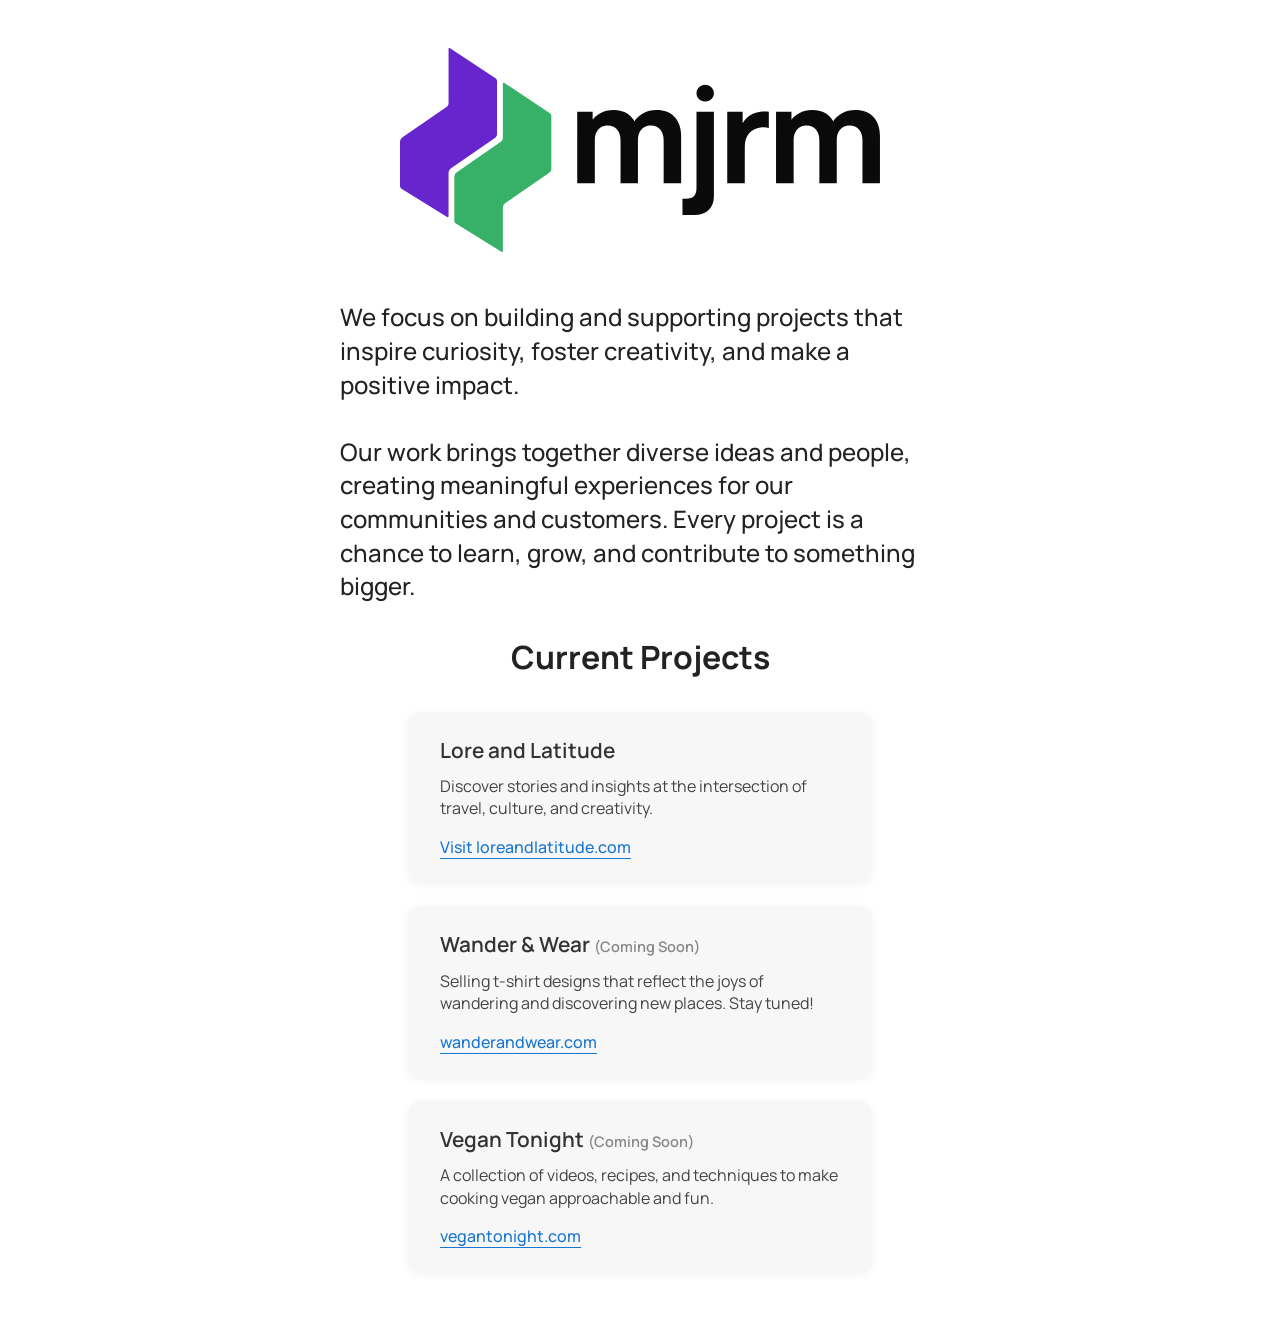
==== index.html @ 54112dc2 "updated logo and main page." ====
<!doctype html>
<html class="no-js" lang="">

<head>
  <meta charset="utf-8">
  <title>mjrm</title>
  <meta name="description" content="">
  <meta name="viewport" content="width=device-width, initial-scale=1">

  <meta property="og:title" content="">
  <meta property="og:type" content="">
  <meta property="og:url" content="">
  <meta property="og:image" content="">

  <link rel="manifest" href="site.webmanifest">
  <link rel="apple-touch-icon" href="/apple-touch-icon.png">
  <!-- Place favicon.ico in the root directory -->

  <link rel="stylesheet" href="css/normalize.css">
  <link rel="stylesheet" href="css/main.css">
  <link rel="preconnect" href="https://fonts.googleapis.com">
  <link rel="preconnect" href="https://fonts.googleapis.com">
  <link rel="preconnect" href="https://fonts.gstatic.com" crossorigin>
  <link href="https://fonts.googleapis.com/css2?family=Manrope:wght@400;500;600;700&display=swap" rel="stylesheet">
  <meta name="theme-color" content="#fafafa">
</head>

<body>

  <!-- Add your site or application content here -->
  
<div class="logo-container">
  <img src="/mjrm-logo.svg" alt="mjrm logo" style="width: 80%; display: block; margin: 0 auto;" />
</div>
  <p style="font-family: 'Manrope', sans-serif; font-weight: 500; font-size: 1.5em;">We focus on building and supporting projects that inspire curiosity, foster creativity, and make a positive impact.<br><br> Our work brings together diverse ideas and people, creating meaningful experiences for our communities and customers. Every project is a chance to learn, grow, and contribute to something bigger.</p>

  <!-- Current Projects Section -->
  <div class="projects-section">
    <h2>Current Projects</h2>
    <div class="projects-cards">
      <div class="project-card">
        <div class="project-card-header">Lore and Latitude</div>
        <div class="project-card-body">
          <p>Discover stories and insights at the intersection of travel, culture, and creativity.</p>
          <a class="project-card-link" href="https://loreandlatitude.com" target="_blank" rel="noopener">Visit loreandlatitude.com</a>
        </div>
      </div>
      <div class="project-card">
        <div class="project-card-header">Wander &amp; Wear <span style='font-size:0.7em; color:#888;'>(Coming Soon)</span></div>
        <div class="project-card-body">
          <p>Selling t-shirt designs that reflect the joys of wandering and discovering new places. Stay tuned!</p>
          <a class="project-card-link" href="https://wanderandwear.com" target="_blank" rel="noopener">wanderandwear.com</a>
        </div>
      </div>
      <div class="project-card">
        <div class="project-card-header">Vegan Tonight <span style='font-size:0.7em; color:#888;'>(Coming Soon)</span></div>
        <div class="project-card-body">
          <p>A collection of videos, recipes, and techniques to make cooking vegan approachable and fun.</p>
          <a class="project-card-link" href="https://vegantonight.com" target="_blank" rel="noopener">vegantonight.com</a>
        </div>
      </div>
      <!-- Add more project cards here as needed -->
    </div>
  </div>

		  
		  
		  
  
  <script src="js/vendor/modernizr-3.11.2.min.js"></script>
  <script src="js/plugins.js"></script>
  <script src="js/main.js"></script>
  
</body>

</html>
---- css/main.css ----
/*! HTML5 Boilerplate v8.0.0 | MIT License | https://html5boilerplate.com/ */

/* main.css 2.1.0 | MIT License | https://github.com/h5bp/main.css#readme */
/*
 * What follows is the result of much research on cross-browser styling.
 * Credit left inline and big thanks to Nicolas Gallagher, Jonathan Neal,
 * Kroc Camen, and the H5BP dev community and team.
 */

/* ==========================================================================
   Base styles: opinionated defaults
   ========================================================================== */

@import url('https://fonts.googleapis.com/css2?family=Heebo&family=Roboto&display=swap');

body {
  margin: 0 auto;
  max-width: 600px;
  min-height: 100%;
  padding: 1em;
  background: #ffffff;
  font-family: 'Manrope', sans-serif;
  font-weight: 400;
  color: #222;
}

html {
  color: #222;
  font-size: 1em;
  line-height: 1.4;
  background: #FFFFFF
}

/*
 * Remove text-shadow in selection highlight:
 * https://twitter.com/miketaylr/status/12228805301
 *
 * Vendor-prefixed and regular ::selection selectors cannot be combined:
 * https://stackoverflow.com/a/16982510/7133471
 *
 * Customize the background color to match your design.
 */

::-moz-selection {
  background: #b3d4fc;
  text-shadow: none;
}

::selection {
  background: #b3d4fc;
  text-shadow: none;
}

/*
 * A better looking default horizontal rule
 */

hr {
  display: block;
  height: 1px;
  border: 0;
  border-top: 1px solid #ccc;
  margin: 1em 0;
  padding: 0;
}

/*
 * Remove the gap between audio, canvas, iframes,
 * images, videos and the bottom of their containers:
 * https://github.com/h5bp/html5-boilerplate/issues/440
 */

audio,
canvas,
iframe,
img,
svg,
video {
  vertical-align: middle;
}

/*
 * Remove default fieldset styles.
 */

fieldset {
  border: 0;
  margin: 0;
  padding: 0;
}

/*
 * Allow only vertical resizing of textareas.
 */

textarea {
  resize: vertical;
}


/* ==========================================================================
   Author's custom styles
   ========================================================================== */

.logo-container {
  padding: 2em 0 1.5em 0;
  text-align: center;
}

@media (max-width: 600px) {
  .logo-container {
    padding: 1.2em 0 1em 0;
  }
}

.projects-section {
  margin: 2em 0;
  font-family: 'Manrope', sans-serif;
}

.projects-section h2 {
  font-size: 2em;
  margin-bottom: 1em;
  font-weight: 700;
  text-align: center;
  font-family: 'Manrope', sans-serif;
}

.projects-cards {
  display: flex;
  flex-direction: column;
  gap: 1.5em;
  align-items: center;
}

.project-card {
  background: #f7f7f7;
  border-radius: 12px;
  box-shadow: 0 2px 8px rgba(0,0,0,0.06);
  padding: 1.5em 2em;
  max-width: 400px;
  width: 100%;
  display: flex;
  flex-direction: column;
  align-items: flex-start;
  transition: box-shadow 0.2s;
}

.project-card:hover {
  box-shadow: 0 4px 16px rgba(0,0,0,0.10);
}

.project-card-header {
  font-size: 1.3em;
  font-weight: 600;
  margin-bottom: 0.5em;
  color: #333;
  font-family: 'Manrope', sans-serif;
}

.project-card-body p {
  margin: 0 0 1em 0;
  color: #444;
  font-size: 1em;
  font-family: 'Manrope', sans-serif;
  font-weight: 400;
}

.project-card-link {
  color: #1976d2;
  text-decoration: none;
  font-weight: 500;
  border-bottom: 1px solid #1976d2;
  transition: color 0.2s, border-color 0.2s;
  font-family: 'Manrope', sans-serif;
}

.project-card-link:hover {
  color: #0d47a1;
  border-bottom: 1px solid #0d47a1;
}

@media (max-width: 600px) {
  .projects-cards {
    flex-direction: column;
    gap: 1em;
  }
  .project-card {
    padding: 1em 1em;
    max-width: 95%;
  }
}

/* ==========================================================================
   Helper classes
   ========================================================================== */

/*
 * Hide visually and from screen readers
 */

.hidden,
[hidden] {
  display: none !important;
}

/*
 * Hide only visually, but have it available for screen readers:
 * https://snook.ca/archives/html_and_css/hiding-content-for-accessibility
 *
 * 1. For long content, line feeds are not interpreted as spaces and small width
 *    causes content to wrap 1 word per line:
 *    https://medium.com/@jessebeach/beware-smushed-off-screen-accessible-text-5952a4c2cbfe
 */

.sr-only {
  border: 0;
  clip: rect(0, 0, 0, 0);
  height: 1px;
  margin: -1px;
  overflow: hidden;
  padding: 0;
  position: absolute;
  white-space: nowrap;
  width: 1px;
  /* 1 */
}

/*
 * Extends the .sr-only class to allow the element
 * to be focusable when navigated to via the keyboard:
 * https://www.drupal.org/node/897638
 */

.sr-only.focusable:active,
.sr-only.focusable:focus {
  clip: auto;
  height: auto;
  margin: 0;
  overflow: visible;
  position: static;
  white-space: inherit;
  width: auto;
}

/*
 * Hide visually and from screen readers, but maintain layout
 */

.invisible {
  visibility: hidden;
}

/*
 * Clearfix: contain floats
 *
 * For modern browsers
 * 1. The space content is one way to avoid an Opera bug when the
 *    `contenteditable` attribute is included anywhere else in the document.
 *    Otherwise it causes space to appear at the top and bottom of elements
 *    that receive the `clearfix` class.
 * 2. The use of `table` rather than `block` is only necessary if using
 *    `:before` to contain the top-margins of child elements.
 */

.clearfix::before,
.clearfix::after {
  content: " ";
  display: table;
}

.clearfix::after {
  clear: both;
}

.h1 {
	font-family: 'Heebo', sans-serif;
	font-size: 3em;
}

/* ==========================================================================
   EXAMPLE Media Queries for Responsive Design.
   These examples override the primary ('mobile first') styles.
   Modify as content requires.
   ========================================================================== */

@media only screen and (min-width: 35em) {
  /* Style adjustments for viewports that meet the condition */
}

@media print,
  (-webkit-min-device-pixel-ratio: 1.25),
  (min-resolution: 1.25dppx),
  (min-resolution: 120dpi) {
  /* Style adjustments for high resolution devices */
}

/* ==========================================================================
   Print styles.
   Inlined to avoid the additional HTTP request:
   https://www.phpied.com/delay-loading-your-print-css/
   ========================================================================== */

@media print {
  *,
  *::before,
  *::after {
    background: #fff !important;
    color: #000 !important;
    /* Black prints faster */
    box-shadow: none !important;
    text-shadow: none !important;
  }

  a,
  a:visited {
    text-decoration: underline;
  }

  a[href]::after {
    content: " (" attr(href) ")";
  }

  abbr[title]::after {
    content: " (" attr(title) ")";
  }

  /*
   * Don't show links that are fragment identifiers,
   * or use the `javascript:` pseudo protocol
   */
  a[href^="#"]::after,
  a[href^="javascript:"]::after {
    content: "";
  }

  pre {
    white-space: pre-wrap !important;
  }

  pre,
  blockquote {
    border: 1px solid #999;
    page-break-inside: avoid;
  }

  /*
   * Printing Tables:
   * https://web.archive.org/web/20180815150934/http://css-discuss.incutio.com/wiki/Printing_Tables
   */
  thead {
    display: table-header-group;
  }

  
  tr,
  img {
    page-break-inside: avoid;
  }

  p,
  h2,
  h3 {
    orphans: 3;
    widows: 3;
  }

  h2,
  h3 {
    page-break-after: avoid;
  }
}
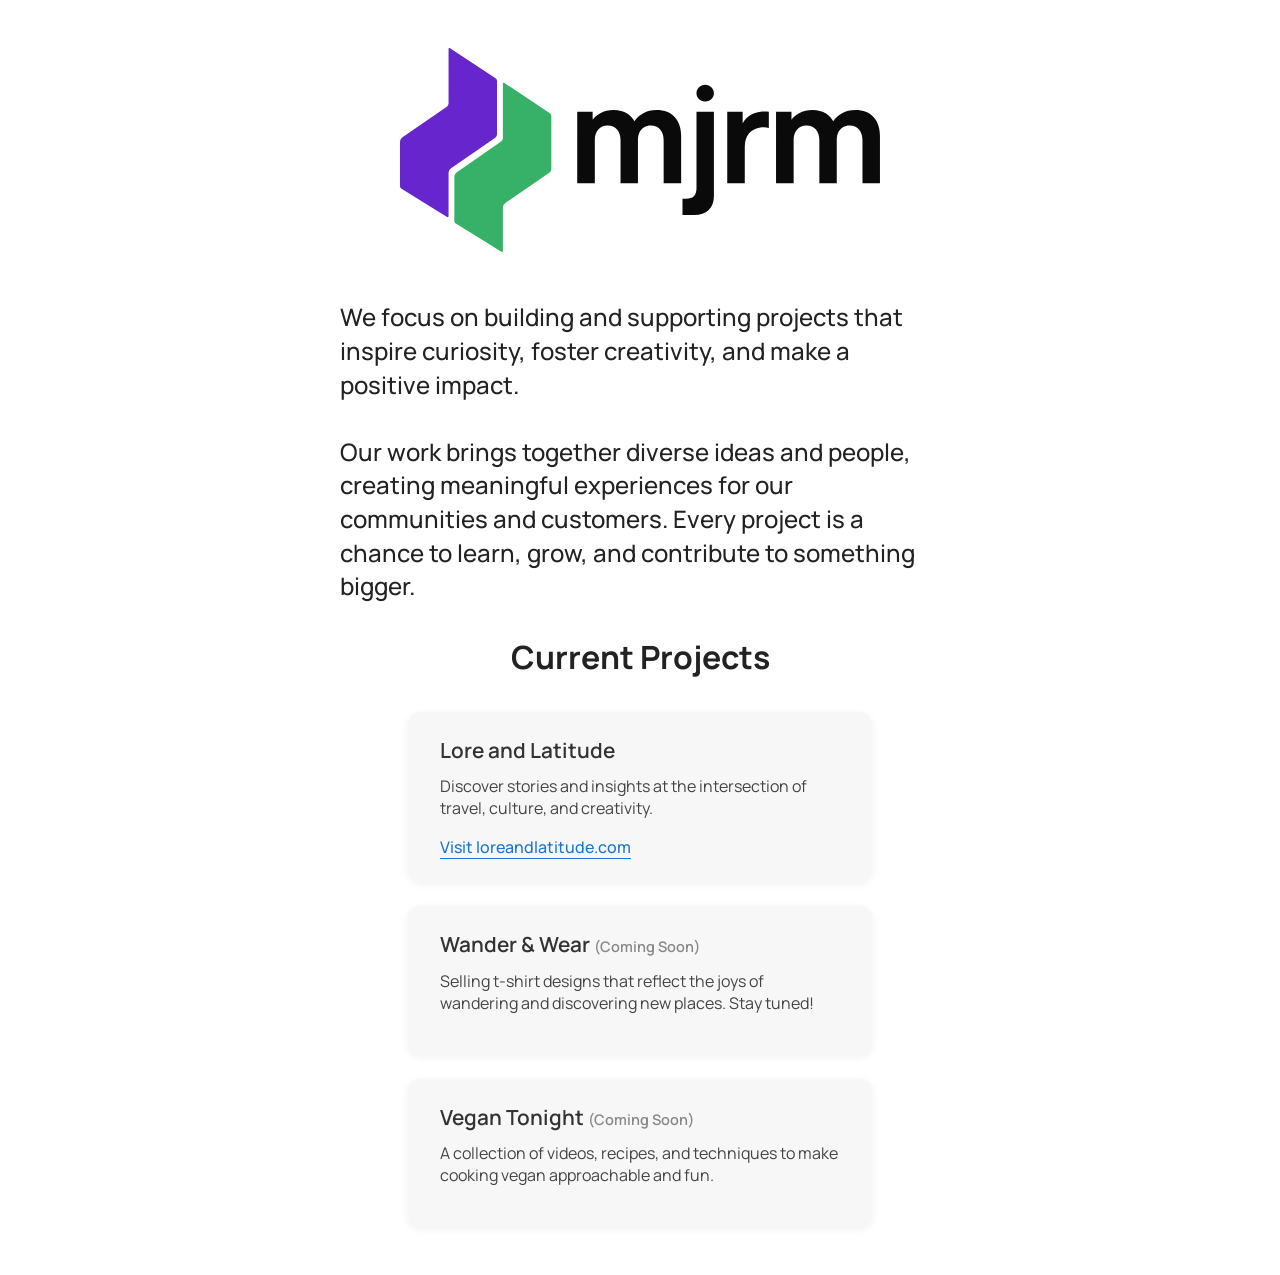
==== commit 7c635a1e: "initial staging - removed links to unreleased projects" ====
--- a/index.html
+++ b/index.html
@@ -49,14 +49,14 @@
         <div class="project-card-header">Wander &amp; Wear <span style='font-size:0.7em; color:#888;'>(Coming Soon)</span></div>
         <div class="project-card-body">
           <p>Selling t-shirt designs that reflect the joys of wandering and discovering new places. Stay tuned!</p>
-          <a class="project-card-link" href="https://wanderandwear.com" target="_blank" rel="noopener">wanderandwear.com</a>
+          <!-- <a class="project-card-link" href="https://wanderandwear.com" target="_blank" rel="noopener">wanderandwear.com</a> -->
         </div>
       </div>
       <div class="project-card">
         <div class="project-card-header">Vegan Tonight <span style='font-size:0.7em; color:#888;'>(Coming Soon)</span></div>
         <div class="project-card-body">
           <p>A collection of videos, recipes, and techniques to make cooking vegan approachable and fun.</p>
-          <a class="project-card-link" href="https://vegantonight.com" target="_blank" rel="noopener">vegantonight.com</a>
+          <!-- <a class="project-card-link" href="https://vegantonight.com" target="_blank" rel="noopener">vegantonight.com</a> -->
         </div>
       </div>
       <!-- Add more project cards here as needed -->
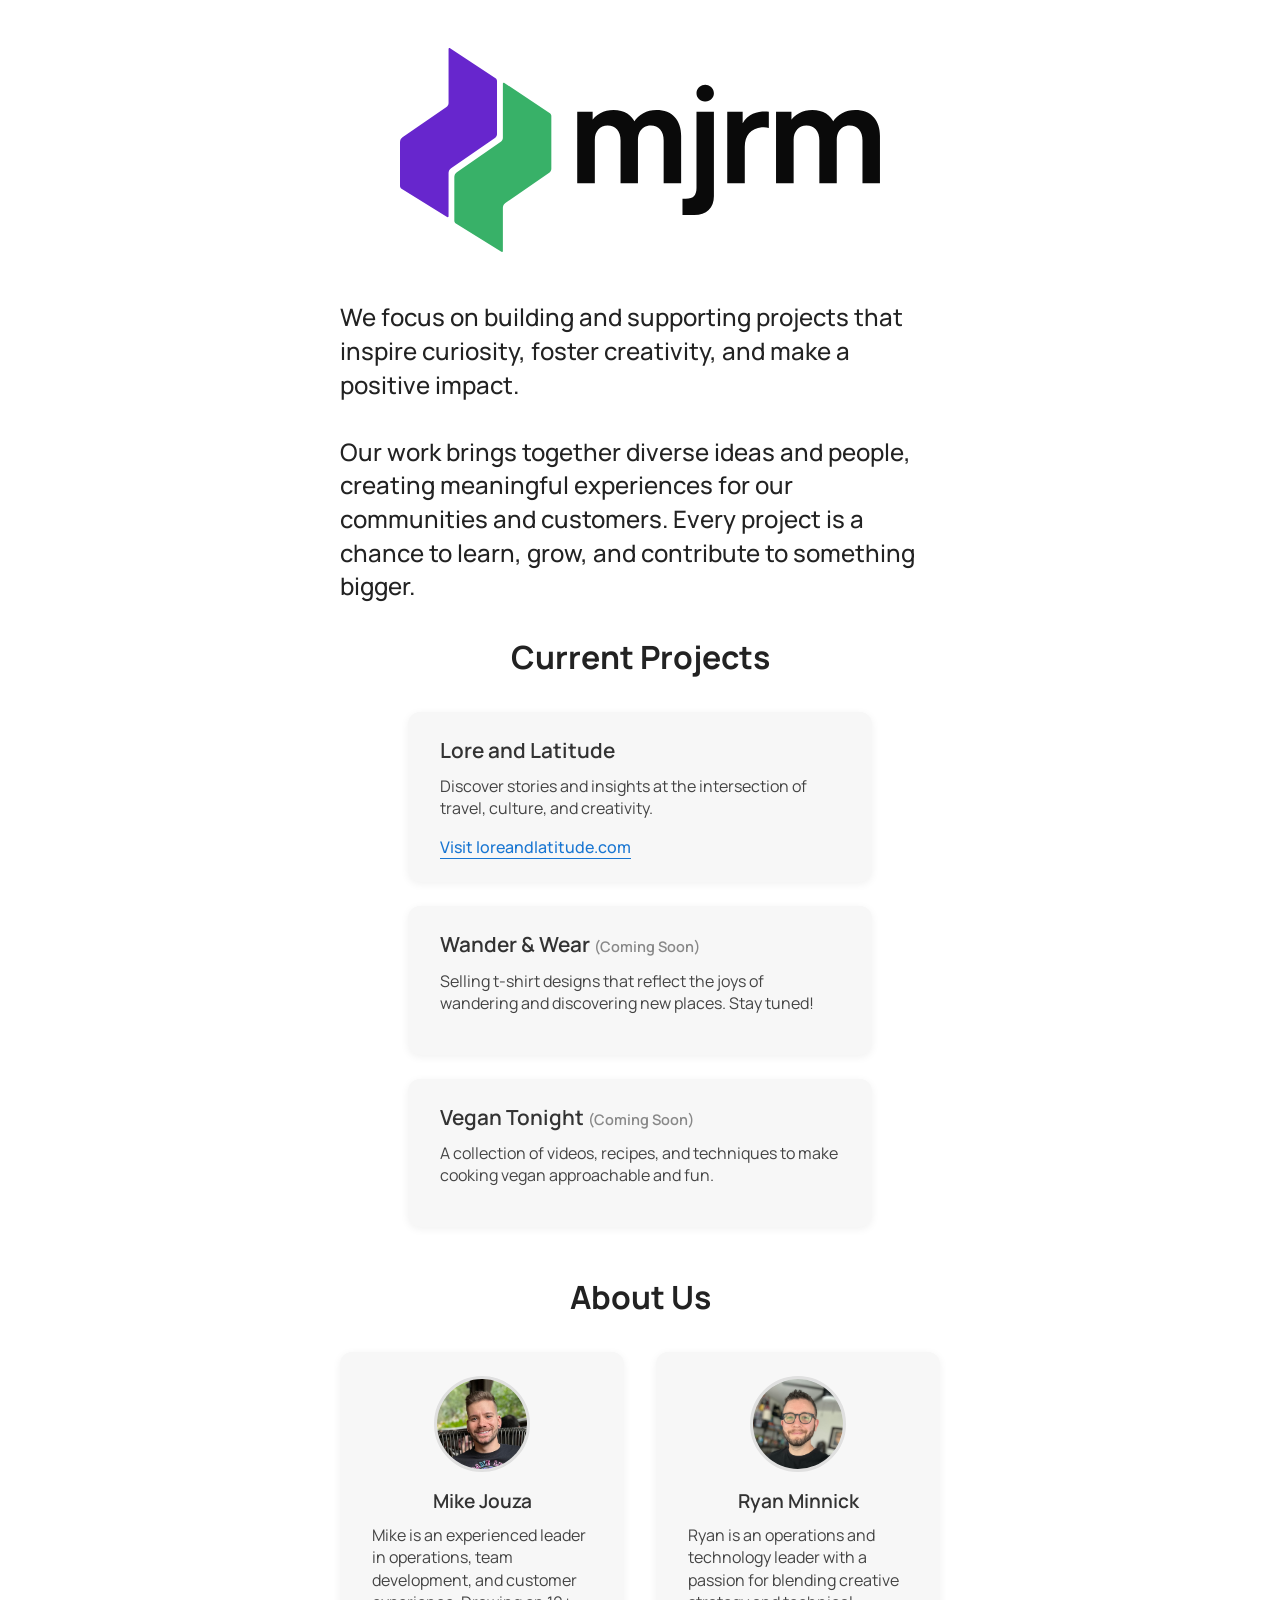
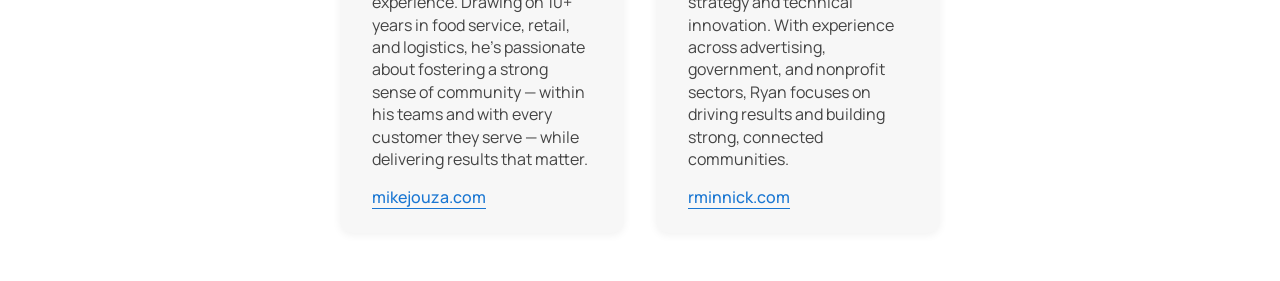
==== commit 12184090: "added bios" ====
--- a/index.html
+++ b/index.html
@@ -63,9 +63,29 @@
     </div>
   </div>
 
-		  
-		  
-		  
+  <!-- About Us Section -->
+  <div class="about-section">
+    <h2>About Us</h2>
+    <div class="about-cards">
+      <div class="about-card">
+        <img class="about-card-photo" src="/img/mike-sq.jpeg" alt="Mike Jouza profile photo" />
+        <div class="about-card-header">Mike Jouza</div>
+        <div class="about-card-body">
+          <p class="about-card-bio">Mike is an experienced leader in operations, team development, and customer experience. Drawing on 10+ years in food service, retail, and logistics, he’s passionate about fostering a strong sense of community — within his teams and with every customer they serve — while delivering results that matter.</p>
+          <a class="about-card-link" href="https://mikejouza.com" target="_blank" rel="noopener">mikejouza.com</a>
+        </div>
+      </div>
+      <div class="about-card">
+        <img class="about-card-photo" src="/img/ryan-sq.jpeg" alt="Ryan Minnick profile photo" />
+        <div class="about-card-header">Ryan Minnick</div>
+        <div class="about-card-body">
+          <p class="about-card-bio">Ryan is an operations and technology leader with a passion for blending creative strategy and technical innovation. With experience across advertising, government, and nonprofit sectors, Ryan focuses on driving results and building strong, connected communities.</p>
+          <a class="about-card-link" href="https://rminnick.com" target="_blank" rel="noopener">rminnick.com</a>
+        </div>
+      </div>
+    </div>
+  </div>
+
   
   <script src="js/vendor/modernizr-3.11.2.min.js"></script>
   <script src="js/plugins.js"></script>
--- a/css/main.css
+++ b/css/main.css
@@ -101,6 +101,97 @@
 /* ==========================================================================
    Author's custom styles
    ========================================================================== */
+
+.about-section {
+  margin: 3em 0 2em 0;
+  font-family: 'Manrope', sans-serif;
+}
+
+.about-section h2 {
+  font-size: 2em;
+  margin-bottom: 1em;
+  font-weight: 700;
+  text-align: center;
+}
+
+.about-cards {
+  display: flex;
+  flex-direction: row;
+  gap: 2em;
+  justify-content: center;
+  align-items: stretch;
+}
+
+.about-card {
+  background: #f7f7f7;
+  border-radius: 12px;
+  box-shadow: 0 2px 8px rgba(0,0,0,0.06);
+  padding: 1.5em 2em;
+  max-width: 320px;
+  width: 100%;
+  display: flex;
+  flex-direction: column;
+  align-items: center;
+  transition: box-shadow 0.2s;
+}
+
+.about-card-photo {
+  width: 90px;
+  height: 90px;
+  object-fit: cover;
+  border-radius: 50%;
+  border: 3px solid #e0e0e0;
+  margin-bottom: 1em;
+  background: #fafafa;
+  display: block;
+}
+
+
+.about-card:hover {
+  box-shadow: 0 4px 16px rgba(0,0,0,0.10);
+}
+
+.about-card-header {
+  font-size: 1.2em;
+  font-weight: 600;
+  margin-bottom: 0.5em;
+  color: #333;
+  font-family: 'Manrope', sans-serif;
+}
+
+.about-card-bio {
+  color: #444;
+  font-size: 1em;
+  margin: 0 0 1em 0;
+  font-family: 'Manrope', sans-serif;
+  font-weight: 400;
+}
+
+.about-card-link {
+  color: #1976d2;
+  text-decoration: none;
+  font-weight: 500;
+  border-bottom: 1px solid #1976d2;
+  transition: color 0.2s, border-color 0.2s;
+  font-family: 'Manrope', sans-serif;
+}
+
+.about-card-link:hover {
+  color: #0d47a1;
+  border-bottom: 1px solid #0d47a1;
+}
+
+@media (max-width: 900px) {
+  .about-cards {
+    flex-direction: column;
+    gap: 1.5em;
+    align-items: center;
+  }
+  .about-card {
+    max-width: 95%;
+    padding: 1em 1em;
+  }
+}
 
 .logo-container {
   padding: 2em 0 1.5em 0;
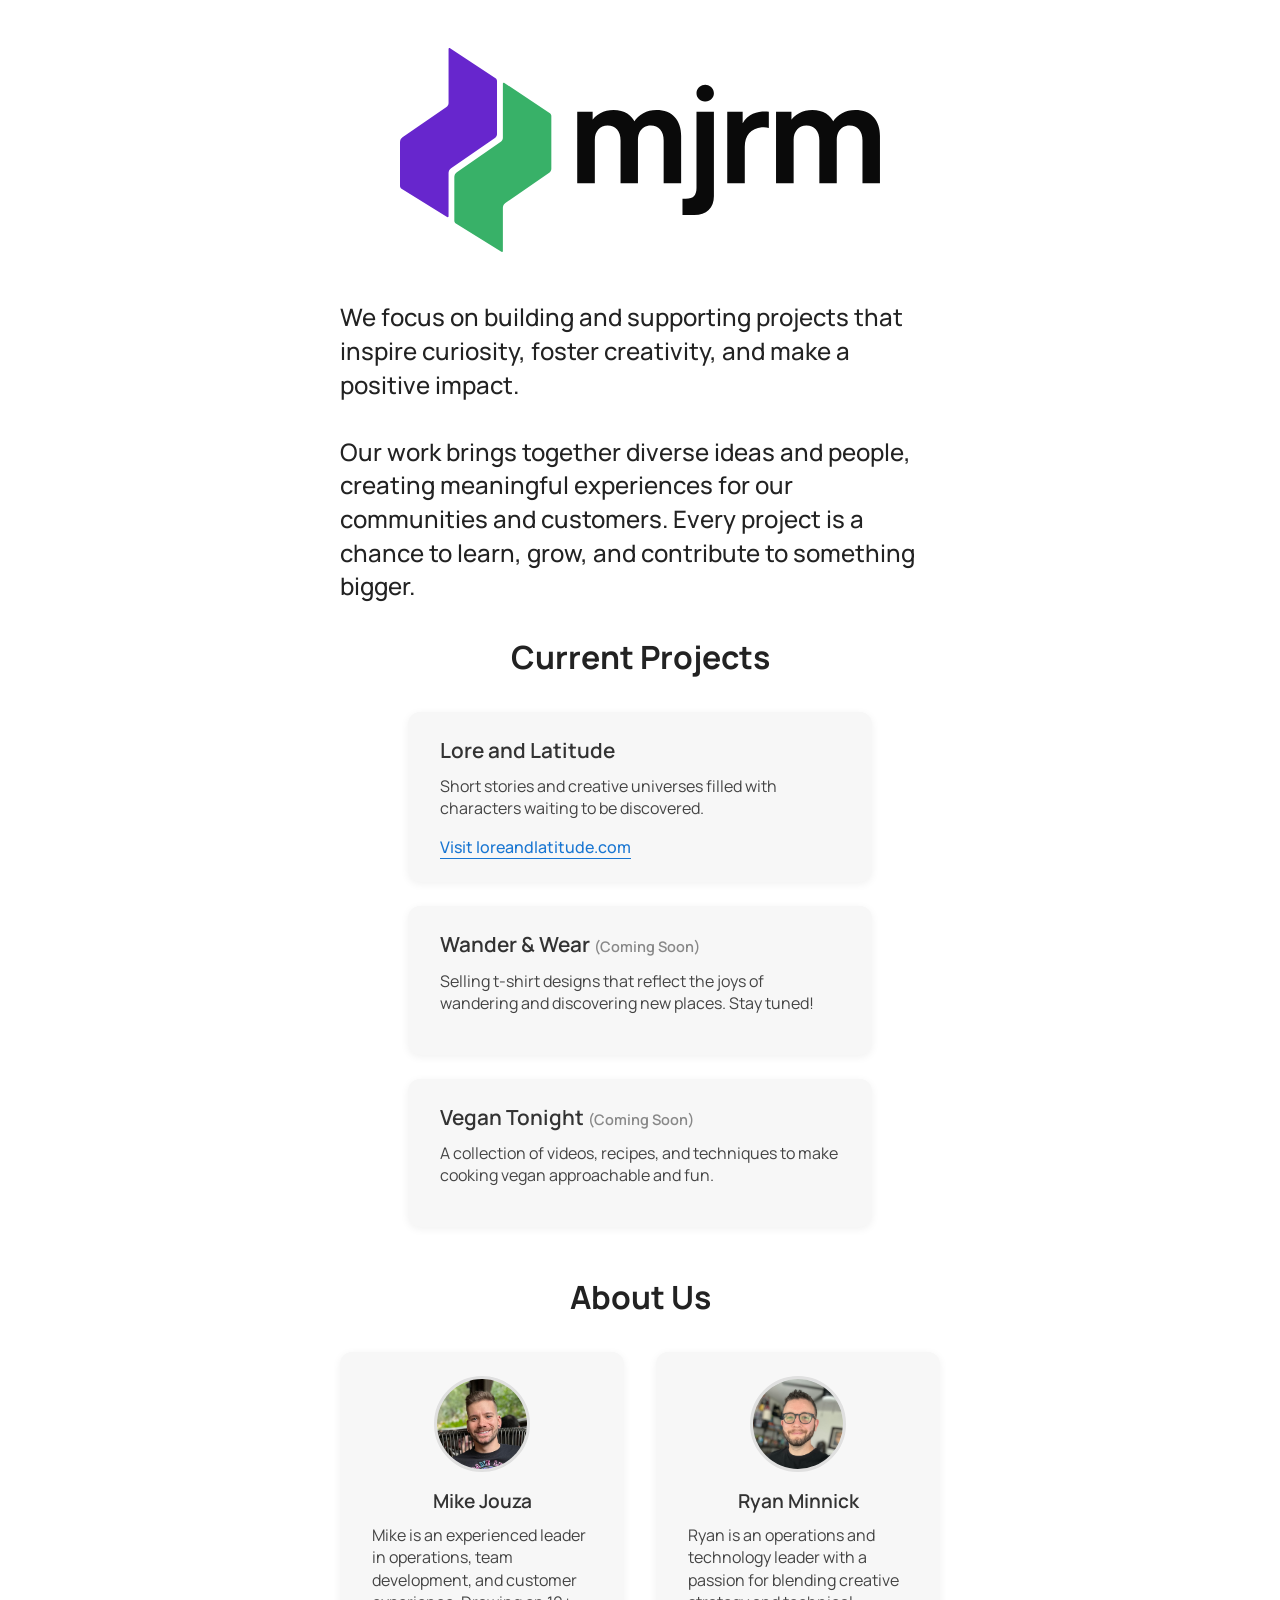
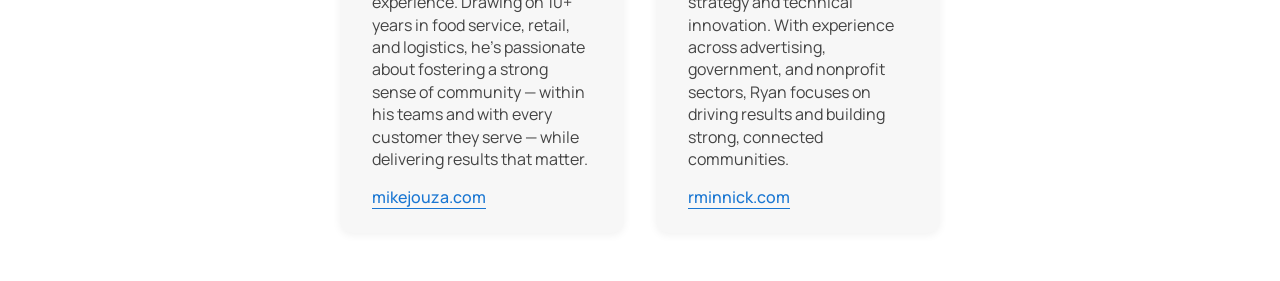
==== commit 195c14f3: "update home" ====
--- a/index.html
+++ b/index.html
@@ -12,9 +12,23 @@
   <meta property="og:url" content="">
   <meta property="og:image" content="">
 
-  <link rel="manifest" href="site.webmanifest">
-  <link rel="apple-touch-icon" href="/apple-touch-icon.png">
-  <!-- Place favicon.ico in the root directory -->
+  <link rel="apple-touch-icon" sizes="57x57" href="/apple-icon-57x57.png">
+  <link rel="apple-touch-icon" sizes="60x60" href="/apple-icon-60x60.png">
+  <link rel="apple-touch-icon" sizes="72x72" href="/apple-icon-72x72.png">
+  <link rel="apple-touch-icon" sizes="76x76" href="/apple-icon-76x76.png">
+  <link rel="apple-touch-icon" sizes="114x114" href="/apple-icon-114x114.png">
+  <link rel="apple-touch-icon" sizes="120x120" href="/apple-icon-120x120.png">
+  <link rel="apple-touch-icon" sizes="144x144" href="/apple-icon-144x144.png">
+  <link rel="apple-touch-icon" sizes="152x152" href="/apple-icon-152x152.png">
+  <link rel="apple-touch-icon" sizes="180x180" href="/apple-icon-180x180.png">
+  <link rel="icon" type="image/png" sizes="192x192"  href="/android-icon-192x192.png">
+  <link rel="icon" type="image/png" sizes="32x32" href="/favicon-32x32.png">
+  <link rel="icon" type="image/png" sizes="96x96" href="/favicon-96x96.png">
+  <link rel="icon" type="image/png" sizes="16x16" href="/favicon-16x16.png">
+  <link rel="manifest" href="/manifest.json">
+  <meta name="msapplication-TileColor" content="#ffffff">
+  <meta name="msapplication-TileImage" content="/ms-icon-144x144.png">
+  <meta name="theme-color" content="#ffffff">
 
   <link rel="stylesheet" href="css/normalize.css">
   <link rel="stylesheet" href="css/main.css">
@@ -41,7 +55,7 @@
       <div class="project-card">
         <div class="project-card-header">Lore and Latitude</div>
         <div class="project-card-body">
-          <p>Discover stories and insights at the intersection of travel, culture, and creativity.</p>
+          <p>Short stories and creative universes filled with characters waiting to be discovered.</p>
           <a class="project-card-link" href="https://loreandlatitude.com" target="_blank" rel="noopener">Visit loreandlatitude.com</a>
         </div>
       </div>
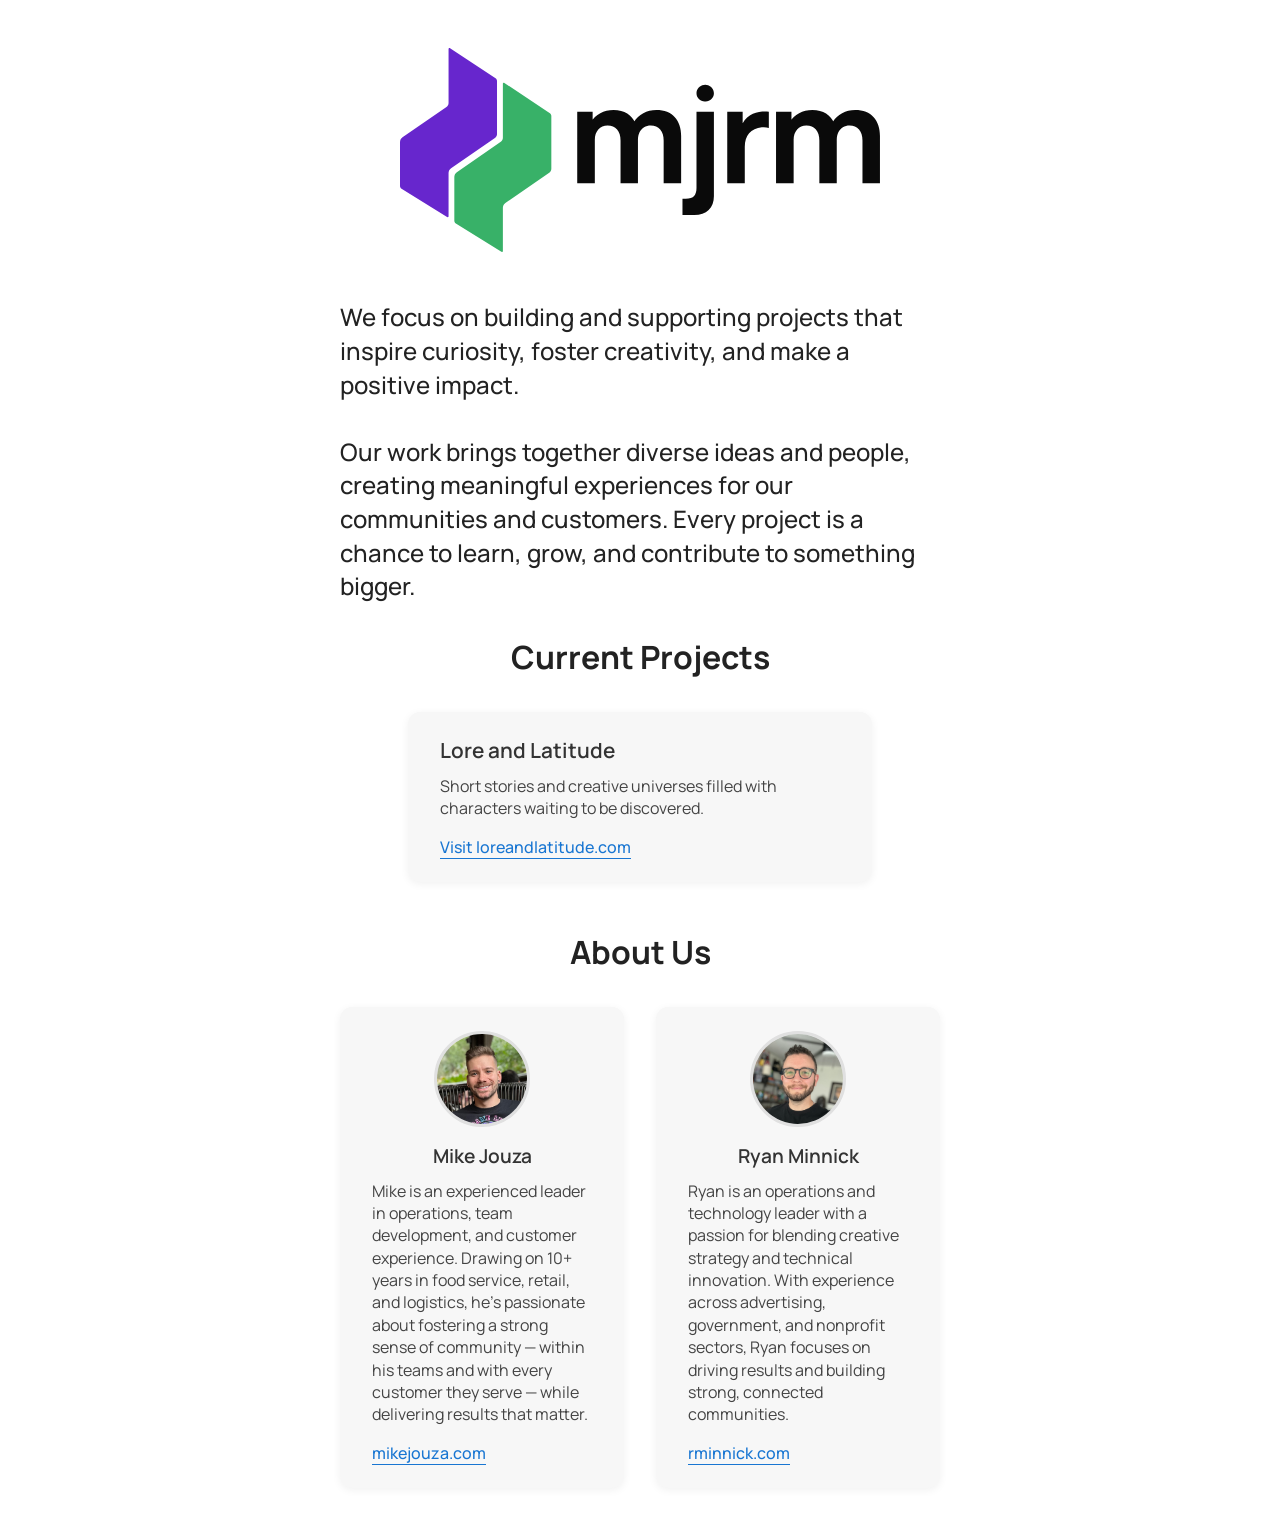
==== commit 20eb1917: "updated current projects" ====
--- a/index.html
+++ b/index.html
@@ -59,20 +59,6 @@
           <a class="project-card-link" href="https://loreandlatitude.com" target="_blank" rel="noopener">Visit loreandlatitude.com</a>
         </div>
       </div>
-      <div class="project-card">
-        <div class="project-card-header">Wander &amp; Wear <span style='font-size:0.7em; color:#888;'>(Coming Soon)</span></div>
-        <div class="project-card-body">
-          <p>Selling t-shirt designs that reflect the joys of wandering and discovering new places. Stay tuned!</p>
-          <!-- <a class="project-card-link" href="https://wanderandwear.com" target="_blank" rel="noopener">wanderandwear.com</a> -->
-        </div>
-      </div>
-      <div class="project-card">
-        <div class="project-card-header">Vegan Tonight <span style='font-size:0.7em; color:#888;'>(Coming Soon)</span></div>
-        <div class="project-card-body">
-          <p>A collection of videos, recipes, and techniques to make cooking vegan approachable and fun.</p>
-          <!-- <a class="project-card-link" href="https://vegantonight.com" target="_blank" rel="noopener">vegantonight.com</a> -->
-        </div>
-      </div>
       <!-- Add more project cards here as needed -->
     </div>
   </div>
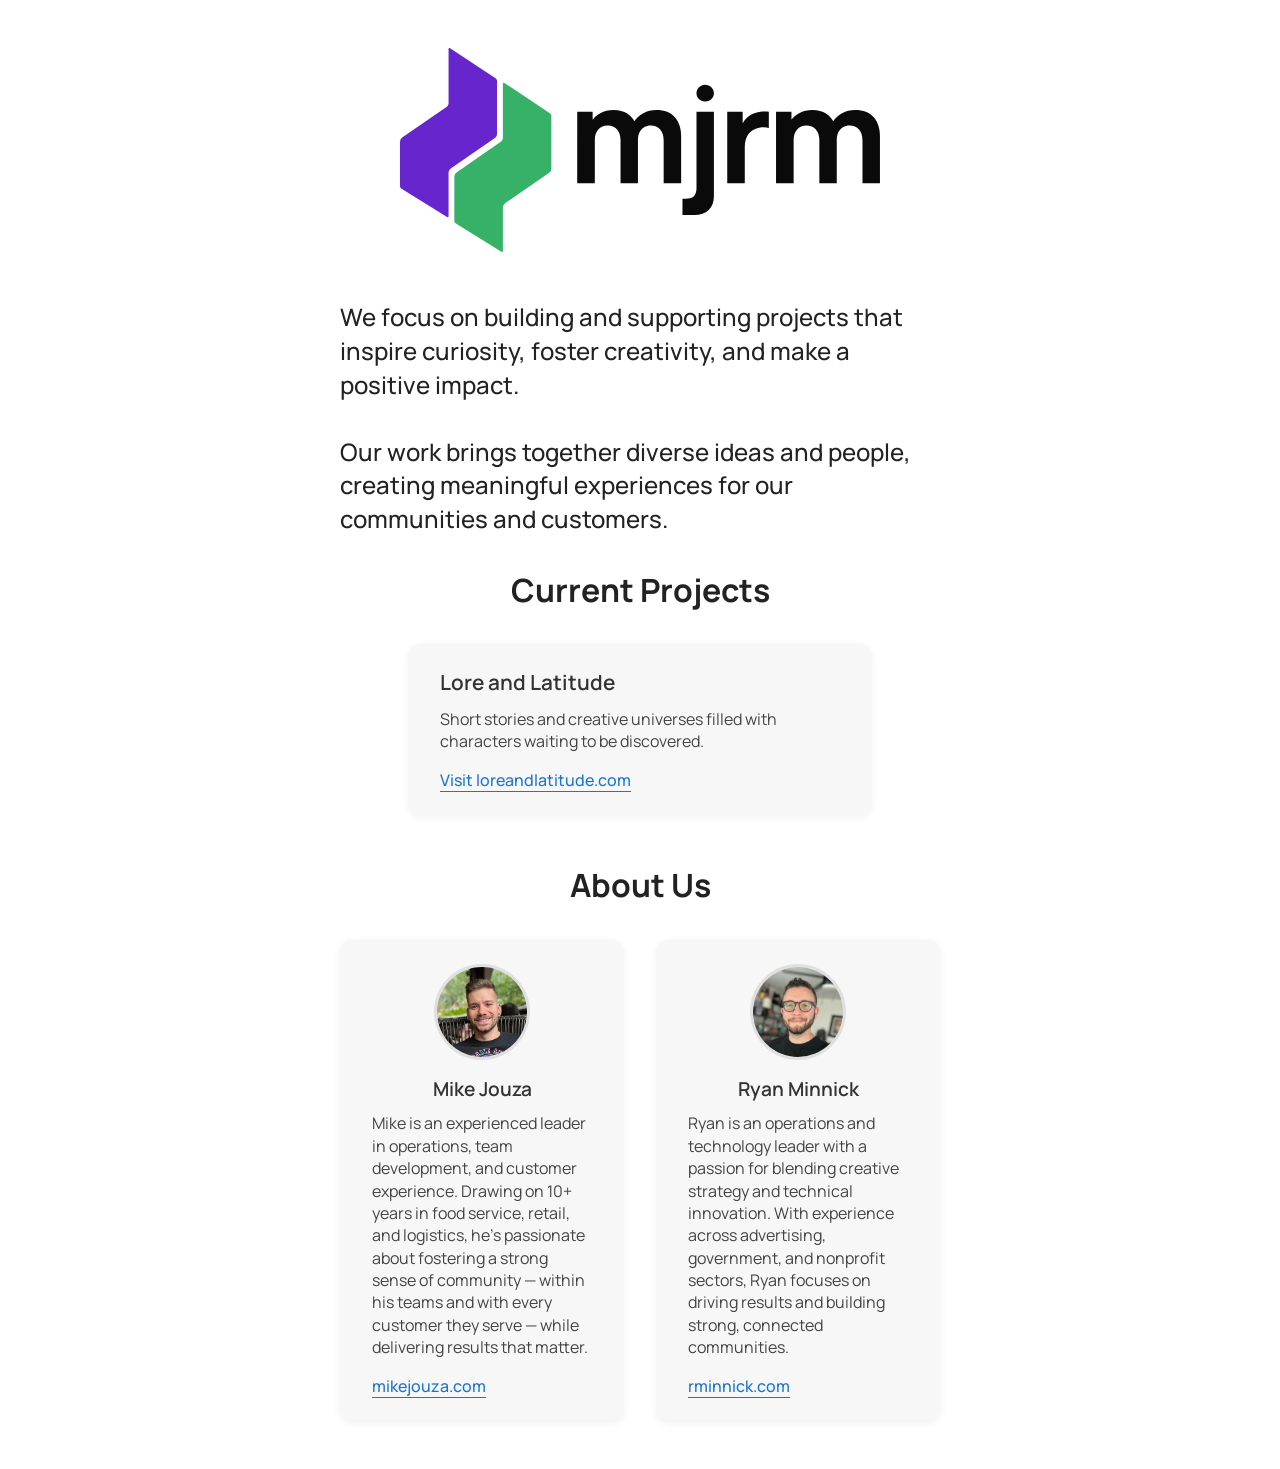
==== commit d67e97ed: "edited homepage" ====
--- a/index.html
+++ b/index.html
@@ -46,7 +46,7 @@
 <div class="logo-container">
   <img src="/mjrm-logo.svg" alt="mjrm logo" style="width: 80%; display: block; margin: 0 auto;" />
 </div>
-  <p style="font-family: 'Manrope', sans-serif; font-weight: 500; font-size: 1.5em;">We focus on building and supporting projects that inspire curiosity, foster creativity, and make a positive impact.<br><br> Our work brings together diverse ideas and people, creating meaningful experiences for our communities and customers. Every project is a chance to learn, grow, and contribute to something bigger.</p>
+  <p style="font-family: 'Manrope', sans-serif; font-weight: 500; font-size: 1.5em;">We focus on building and supporting projects that inspire curiosity, foster creativity, and make a positive impact.<br><br> Our work brings together diverse ideas and people, creating meaningful experiences for our communities and customers.</p>
 
   <!-- Current Projects Section -->
   <div class="projects-section">
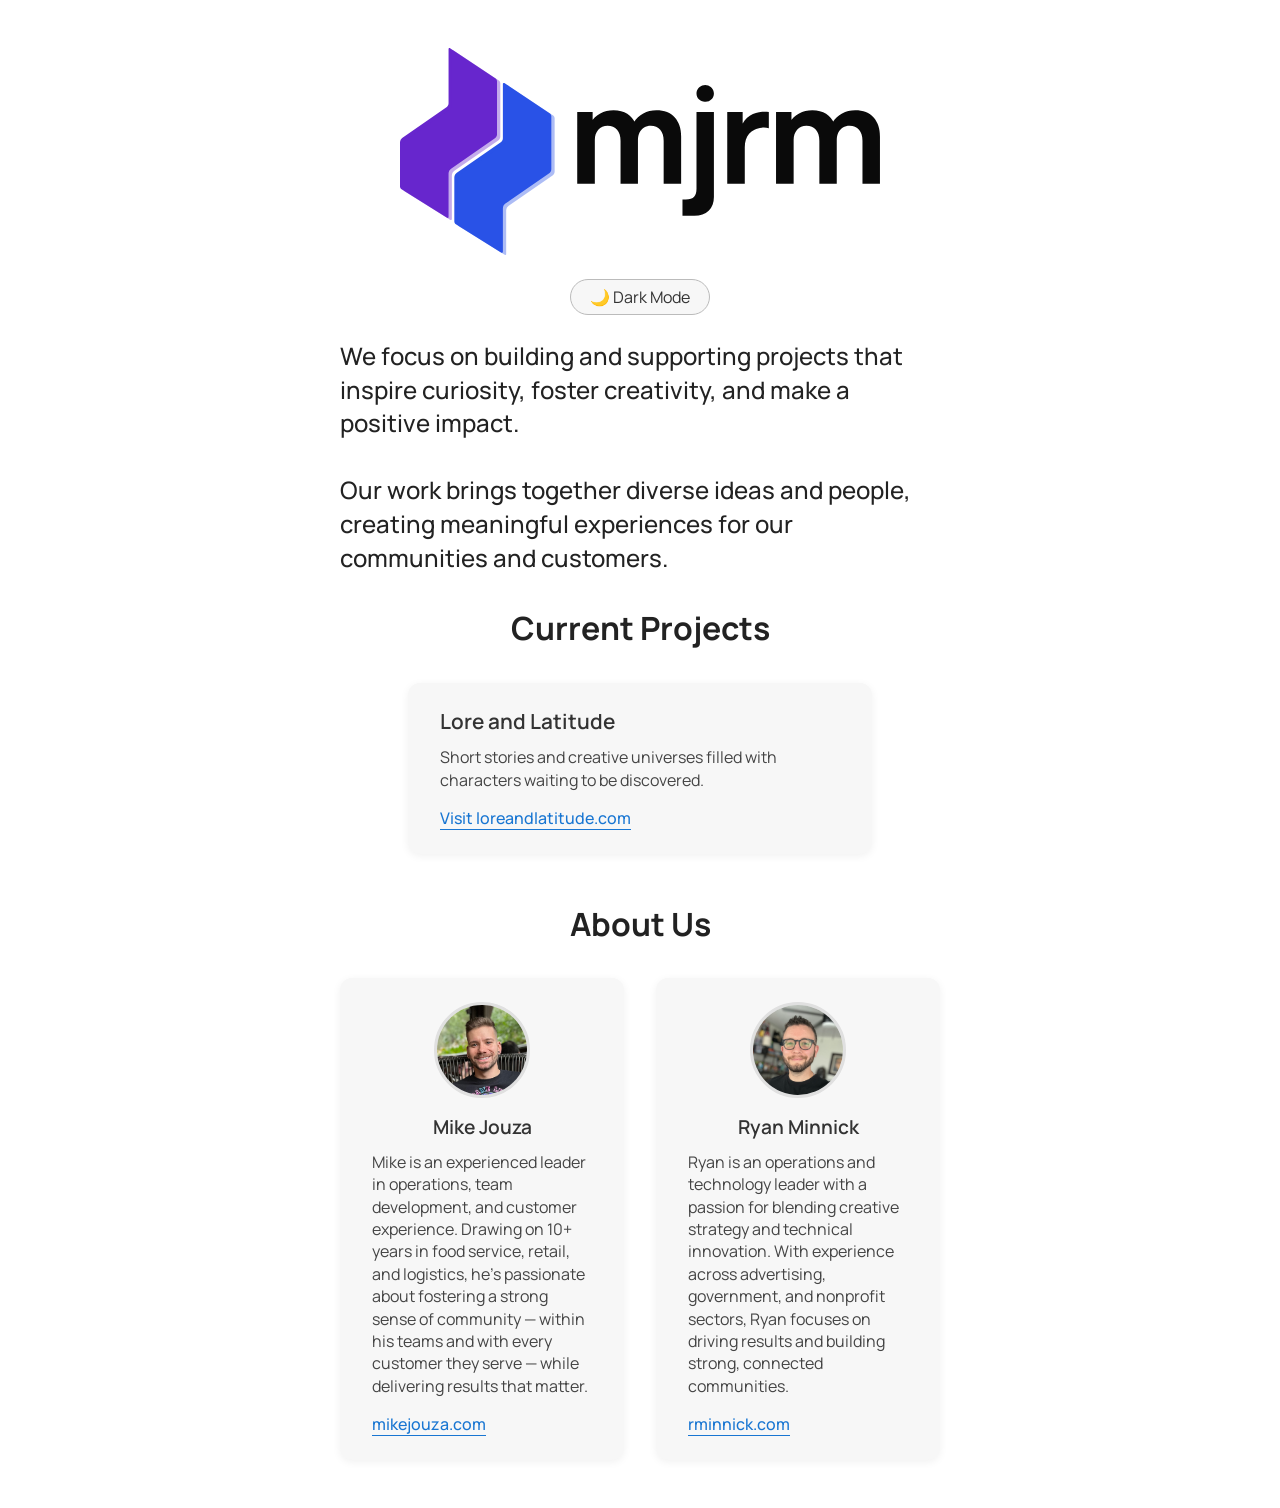
==== commit 06842961: "feat: implement dark mode toggle with animated transitions and persistent storage" ====
--- a/index.html
+++ b/index.html
@@ -45,6 +45,9 @@
   
 <div class="logo-container">
   <img src="/mjrm-logo.svg" alt="mjrm logo" style="width: 80%; display: block; margin: 0 auto;" />
+</div>
+<div style="text-align:center; margin-bottom:1.5em;">
+  <button id="darkModeToggle" style="padding:0.5em 1.2em; font-size:1em; border-radius:20px; border:1px solid #bbb; background:#f7f7f7; color:#333; cursor:pointer; transition:background 0.2s, color 0.2s;"><span class="toggle-emoji">🌙</span> Dark Mode</button>
 </div>
   <p style="font-family: 'Manrope', sans-serif; font-weight: 500; font-size: 1.5em;">We focus on building and supporting projects that inspire curiosity, foster creativity, and make a positive impact.<br><br> Our work brings together diverse ideas and people, creating meaningful experiences for our communities and customers.</p>
 
--- a/css/main.css
+++ b/css/main.css
@@ -22,7 +22,84 @@
   font-family: 'Manrope', sans-serif;
   font-weight: 400;
   color: #222;
-}
+  transition: background 0.5s cubic-bezier(.7,0,.3,1), color 0.5s cubic-bezier(.7,0,.3,1);
+}
+
+#darkModeToggle {
+  position: relative;
+  overflow: hidden;
+  transition: background 0.3s, color 0.3s, transform 0.15s;
+}
+
+#darkModeToggle .toggle-emoji {
+  display: inline-block;
+  transition: transform 0.5s cubic-bezier(.7,0,.3,1);
+  will-change: transform;
+}
+
+#darkModeToggle.spin .toggle-emoji {
+  animation: spin-toggle 0.6s cubic-bezier(.7,0,.3,1);
+}
+
+@keyframes spin-toggle {
+  from { transform: rotate(0deg) scale(1); }
+  60% { transform: rotate(340deg) scale(1.25); }
+  80% { transform: rotate(370deg) scale(0.95); }
+  to { transform: rotate(360deg) scale(1); }
+}
+
+#darkModeToggle.pop {
+  animation: pop-toggle 0.25s cubic-bezier(.7,0,.3,1);
+}
+
+@keyframes pop-toggle {
+  0% { transform: scale(1); }
+  50% { transform: scale(1.15); }
+  100% { transform: scale(1); }
+}
+
+
+body.dark-mode {
+  background: #181a1b;
+  color: #e0e0e0;
+}
+
+body.dark-mode .about-section,
+body.dark-mode .projects-section {
+  color: #e0e0e0;
+}
+
+body.dark-mode .about-card,
+body.dark-mode .project-card {
+  background: #232526;
+  box-shadow: 0 2px 8px rgba(0,0,0,0.25);
+}
+
+body.dark-mode .about-card-header {
+  color: #fff;
+}
+
+body.dark-mode .about-card-bio {
+  color: #cfcfcf;
+}
+
+body.dark-mode .about-card-link,
+body.dark-mode .project-card-link {
+  color: #90caf9;
+  border-bottom: 1px solid #90caf9;
+}
+
+body.dark-mode .about-card-link:hover,
+body.dark-mode .project-card-link:hover {
+  color: #42a5f5;
+  border-bottom: 1px solid #42a5f5;
+}
+
+body.dark-mode .about-card-photo {
+  background: #232526;
+  border-color: #444;
+}
+
 
 html {
   color: #222;
